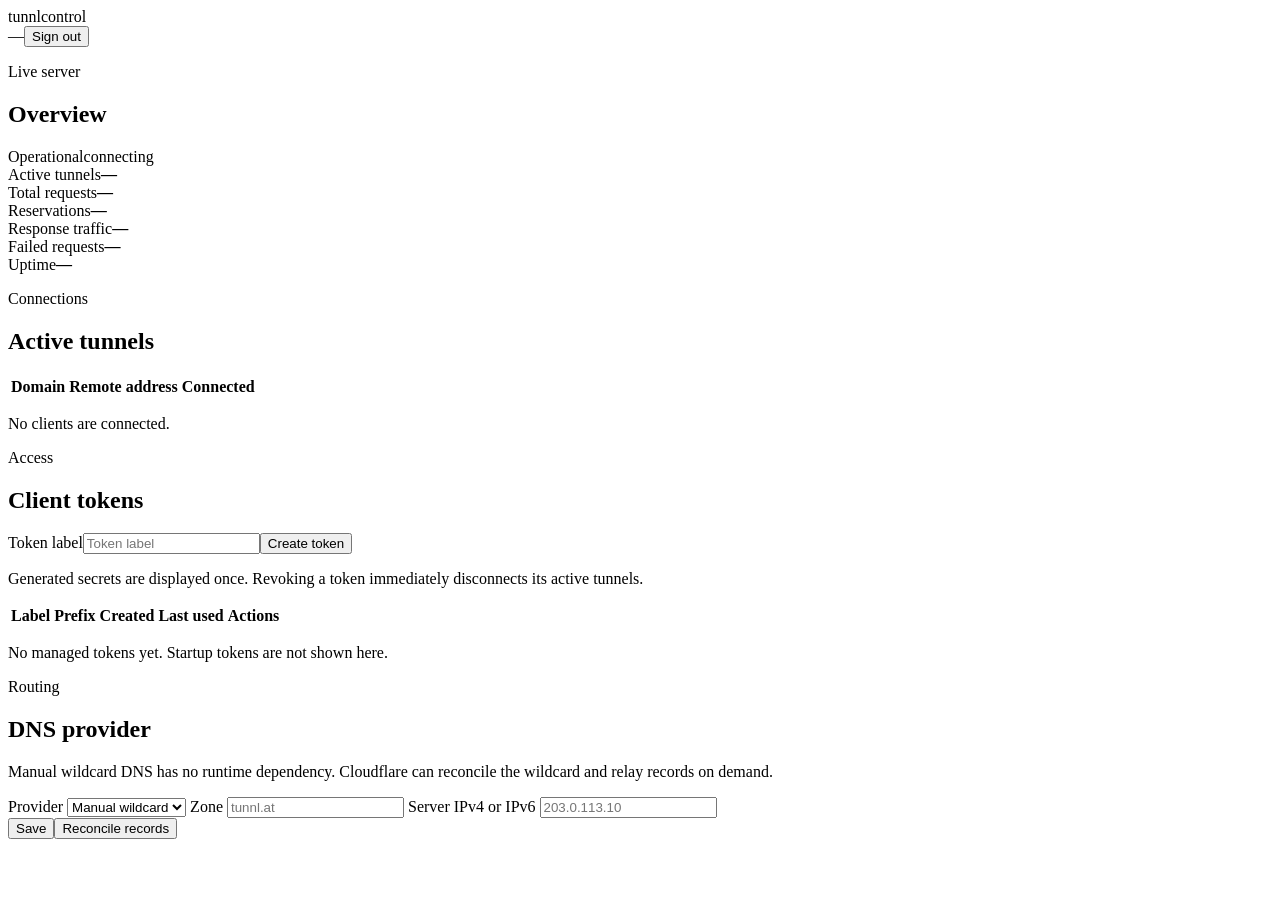
==== internal/admin/web/index.html @ 6150e50d "feat: add optional embedded admin panel" ====
<!doctype html>
<html lang="en">
<head>
  <meta charset="utf-8">
  <meta name="viewport" content="width=device-width, initial-scale=1">
  <meta name="csrf-token" content="{{.CSRF}}">
  <title>tunnl control</title>
  <link rel="stylesheet" href="/assets/app.css">
  <script src="/assets/app.js" defer></script>
</head>
<body>
  <header class="topbar">
    <div class="brand"><span class="brand-mark"></span><span>tunnl</span><span class="product-label">control</span></div>
    <div class="topbar-right"><span id="server-version" class="version-label">—</span><button id="logout" class="button-quiet" type="button">Sign out</button></div>
  </header>

  <main class="workspace">
    <section class="overview" aria-labelledby="overview-title">
      <div class="section-heading">
        <div><p class="eyebrow">Live server</p><h1 id="overview-title">Overview</h1></div>
        <div class="health"><span class="pulse"></span><span>Operational</span><span id="last-refresh" class="muted">connecting</span></div>
      </div>
      <div class="metrics">
        <div class="metric"><span>Active tunnels</span><strong id="metric-active">—</strong></div>
        <div class="metric"><span>Total requests</span><strong id="metric-requests">—</strong></div>
        <div class="metric"><span>Reservations</span><strong id="metric-reservations">—</strong></div>
        <div class="metric"><span>Response traffic</span><strong id="metric-bytes">—</strong></div>
        <div class="metric"><span>Failed requests</span><strong id="metric-failed">—</strong></div>
        <div class="metric"><span>Uptime</span><strong id="metric-uptime">—</strong></div>
      </div>
    </section>

    <section class="data-section" aria-labelledby="tunnels-title">
      <div class="section-heading compact"><div><p class="eyebrow">Connections</p><h2 id="tunnels-title">Active tunnels</h2></div><span id="base-domain" class="muted"></span></div>
      <div class="table-wrap">
        <table><thead><tr><th>Domain</th><th>Remote address</th><th>Connected</th></tr></thead><tbody id="tunnel-rows"></tbody></table>
        <p id="tunnels-empty" class="empty">No clients are connected.</p>
      </div>
    </section>

    <section class="data-section" aria-labelledby="tokens-title">
      <div class="section-heading compact">
        <div><p class="eyebrow">Access</p><h2 id="tokens-title">Client tokens</h2></div>
        <form id="token-form" class="inline-form"><label class="sr-only" for="token-label">Token label</label><input id="token-label" maxlength="80" placeholder="Token label" required><button type="submit">Create token</button></form>
      </div>
      <p class="section-note">Generated secrets are displayed once. Revoking a token immediately disconnects its active tunnels.</p>
      <div class="table-wrap">
        <table><thead><tr><th>Label</th><th>Prefix</th><th>Created</th><th>Last used</th><th><span class="sr-only">Actions</span></th></tr></thead><tbody id="token-rows"></tbody></table>
        <p id="tokens-empty" class="empty">No managed tokens yet. Startup tokens are not shown here.</p>
      </div>
    </section>

    <section class="data-section dns-layout" aria-labelledby="dns-title">
      <div><p class="eyebrow">Routing</p><h2 id="dns-title">DNS provider</h2><p class="section-note">Manual wildcard DNS has no runtime dependency. Cloudflare can reconcile the wildcard and relay records on demand.</p></div>
      <form id="dns-form" class="settings-form">
        <label for="dns-provider">Provider</label>
        <select id="dns-provider"><option value="manual">Manual wildcard</option><option value="cloudflare">Cloudflare</option></select>
        <label for="dns-zone">Zone</label>
        <input id="dns-zone" placeholder="tunnl.at">
        <label for="dns-target">Server IPv4 or IPv6</label>
        <input id="dns-target" placeholder="203.0.113.10">
        <div class="form-actions"><span id="dns-credential" class="muted"></span><button type="submit">Save</button><button id="dns-reconcile" class="button-secondary" type="button">Reconcile records</button></div>
      </form>
    </section>
  </main>

  <dialog id="secret-dialog">
    <form method="dialog" class="dialog-content">
      <p class="eyebrow">Created successfully</p><h2>Copy this token now</h2><p class="section-note">It cannot be retrieved again after this window closes.</p>
      <div class="secret-line"><code id="created-secret"></code><button id="copy-secret" type="button">Copy</button></div>
      <button class="button-secondary dialog-close" value="close">Done</button>
    </form>
  </dialog>
  <div id="toast" class="toast" role="status" aria-live="polite"></div>
</body>
</html>
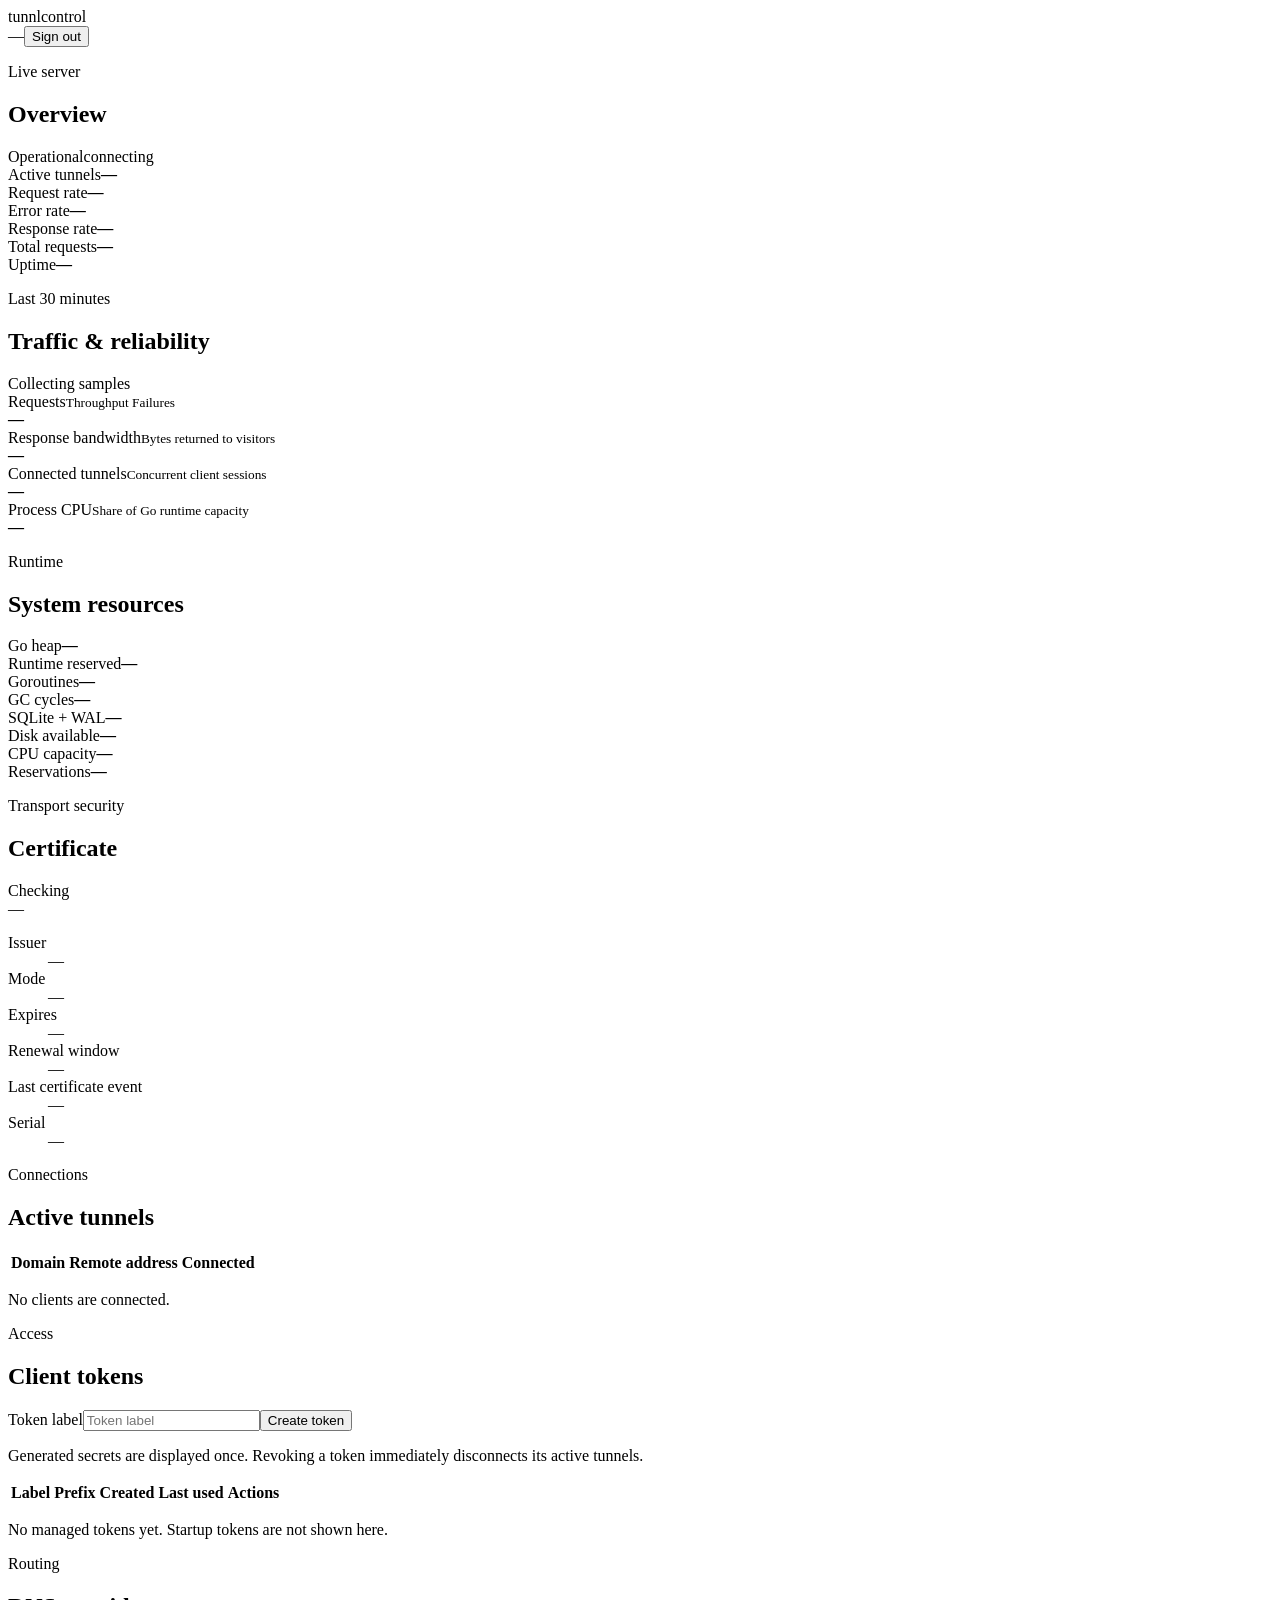
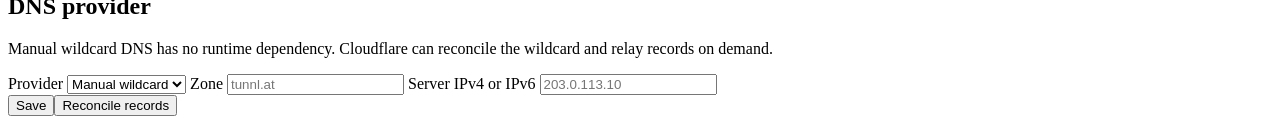
==== commit 4435307a: "feat: expand admin observability" ====
--- a/internal/admin/web/index.html
+++ b/internal/admin/web/index.html
@@ -18,17 +18,59 @@
     <section class="overview" aria-labelledby="overview-title">
       <div class="section-heading">
         <div><p class="eyebrow">Live server</p><h1 id="overview-title">Overview</h1></div>
-        <div class="health"><span class="pulse"></span><span>Operational</span><span id="last-refresh" class="muted">connecting</span></div>
+        <div id="server-health" class="health"><span class="pulse"></span><span id="health-label">Operational</span><span id="last-refresh" class="muted">connecting</span></div>
       </div>
       <div class="metrics">
         <div class="metric"><span>Active tunnels</span><strong id="metric-active">—</strong></div>
+        <div class="metric"><span>Request rate</span><strong id="metric-request-rate">—</strong></div>
+        <div class="metric"><span>Error rate</span><strong id="metric-error-rate">—</strong></div>
+        <div class="metric"><span>Response rate</span><strong id="metric-byte-rate">—</strong></div>
         <div class="metric"><span>Total requests</span><strong id="metric-requests">—</strong></div>
-        <div class="metric"><span>Reservations</span><strong id="metric-reservations">—</strong></div>
-        <div class="metric"><span>Response traffic</span><strong id="metric-bytes">—</strong></div>
-        <div class="metric"><span>Failed requests</span><strong id="metric-failed">—</strong></div>
         <div class="metric"><span>Uptime</span><strong id="metric-uptime">—</strong></div>
       </div>
     </section>
+
+    <section class="data-section telemetry-section" aria-labelledby="traffic-title">
+      <div class="section-heading compact">
+        <div><p class="eyebrow">Last 30 minutes</p><h2 id="traffic-title">Traffic &amp; reliability</h2></div>
+        <span id="sample-count" class="muted">Collecting samples</span>
+      </div>
+      <div class="chart-grid">
+        <article class="chart" id="requests-chart"><div class="chart-head"><div><span>Requests</span><small><i class="legend request"></i>Throughput <i class="legend failure"></i>Failures</small></div><strong id="requests-chart-value">—</strong></div><div class="chart-plot"></div></article>
+        <article class="chart" id="bandwidth-chart"><div class="chart-head"><div><span>Response bandwidth</span><small>Bytes returned to visitors</small></div><strong id="bandwidth-chart-value">—</strong></div><div class="chart-plot"></div></article>
+        <article class="chart" id="tunnel-chart"><div class="chart-head"><div><span>Connected tunnels</span><small>Concurrent client sessions</small></div><strong id="tunnel-chart-value">—</strong></div><div class="chart-plot"></div></article>
+        <article class="chart" id="cpu-chart"><div class="chart-head"><div><span>Process CPU</span><small>Share of Go runtime capacity</small></div><strong id="cpu-chart-value">—</strong></div><div class="chart-plot"></div></article>
+      </div>
+    </section>
+
+    <div class="data-section operations-grid">
+      <section class="resource-pane" aria-labelledby="resources-title">
+        <div class="section-heading compact"><div><p class="eyebrow">Runtime</p><h2 id="resources-title">System resources</h2></div><span id="go-version" class="muted"></span></div>
+        <div class="resource-list">
+          <div><span>Go heap</span><strong id="resource-heap">—</strong></div>
+          <div><span>Runtime reserved</span><strong id="resource-runtime">—</strong></div>
+          <div><span>Goroutines</span><strong id="resource-goroutines">—</strong></div>
+          <div><span>GC cycles</span><strong id="resource-gc">—</strong></div>
+          <div><span>SQLite + WAL</span><strong id="resource-database">—</strong></div>
+          <div><span>Disk available</span><strong id="resource-disk">—</strong></div>
+          <div><span>CPU capacity</span><strong id="resource-cpus">—</strong></div>
+          <div><span>Reservations</span><strong id="metric-reservations">—</strong></div>
+        </div>
+      </section>
+      <section class="certificate-pane" aria-labelledby="certificate-title">
+        <div class="section-heading compact"><div><p class="eyebrow">Transport security</p><h2 id="certificate-title">Certificate</h2></div><span id="certificate-badge" class="status-badge">Checking</span></div>
+        <div class="certificate-subject" id="certificate-name">—</div>
+        <dl class="certificate-details">
+          <div><dt>Issuer</dt><dd id="certificate-issuer">—</dd></div>
+          <div><dt>Mode</dt><dd id="certificate-mode">—</dd></div>
+          <div><dt>Expires</dt><dd id="certificate-expires">—</dd></div>
+          <div><dt>Renewal window</dt><dd id="certificate-renewal">—</dd></div>
+          <div><dt>Last certificate event</dt><dd id="certificate-event">—</dd></div>
+          <div><dt>Serial</dt><dd id="certificate-serial">—</dd></div>
+        </dl>
+        <p id="certificate-error" class="certificate-error" hidden></p>
+      </section>
+    </div>
 
     <section class="data-section" aria-labelledby="tunnels-title">
       <div class="section-heading compact"><div><p class="eyebrow">Connections</p><h2 id="tunnels-title">Active tunnels</h2></div><span id="base-domain" class="muted"></span></div>
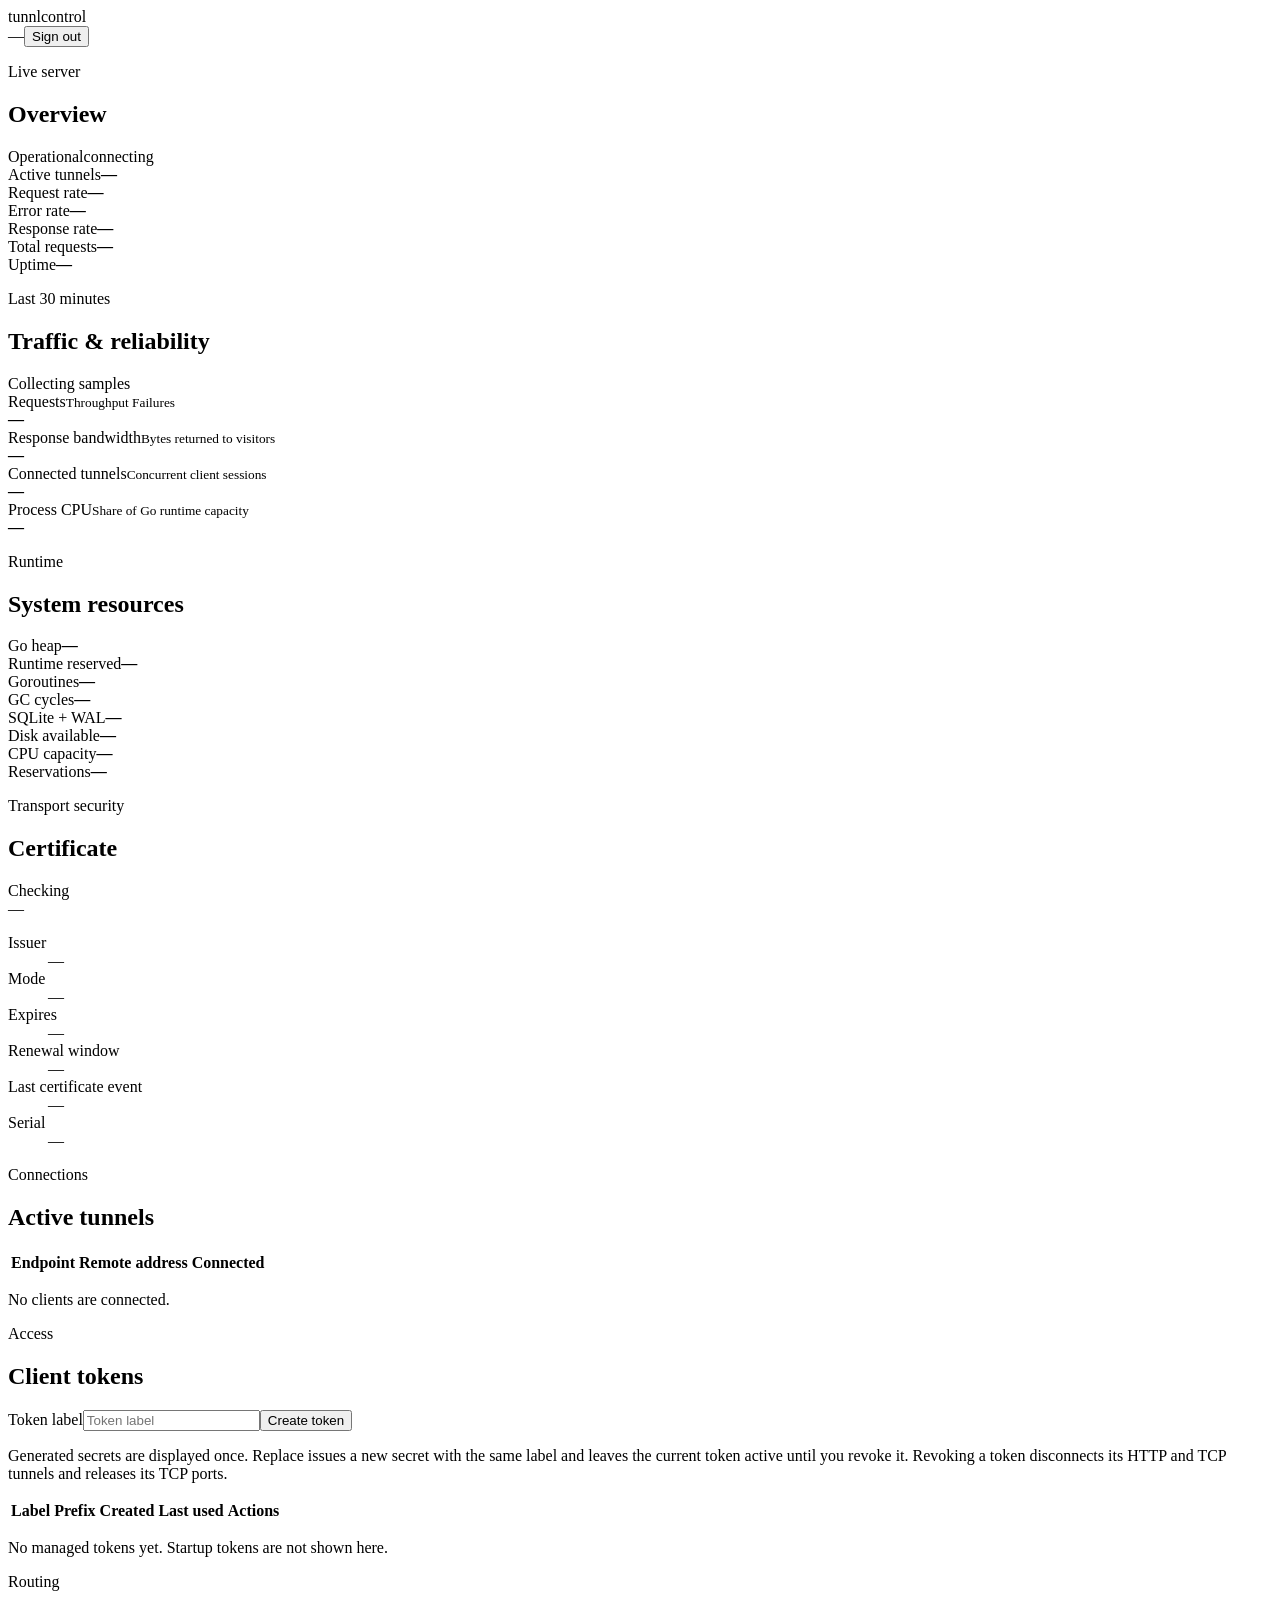
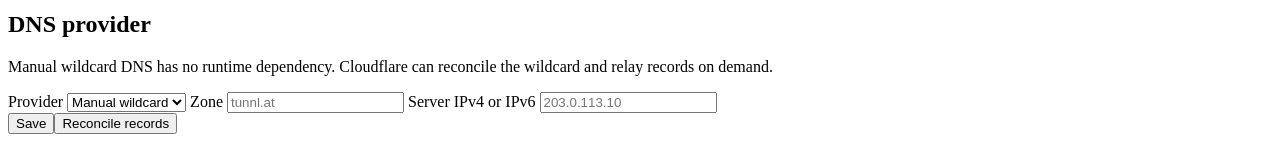
==== commit 7523c038: "feat: add tcp forwarding and websocket fallback Let a client publish a local TCP port on an allocate" ====
--- a/internal/admin/web/index.html
+++ b/internal/admin/web/index.html
@@ -75,7 +75,7 @@
     <section class="data-section" aria-labelledby="tunnels-title">
       <div class="section-heading compact"><div><p class="eyebrow">Connections</p><h2 id="tunnels-title">Active tunnels</h2></div><span id="base-domain" class="muted"></span></div>
       <div class="table-wrap">
-        <table><thead><tr><th>Domain</th><th>Remote address</th><th>Connected</th></tr></thead><tbody id="tunnel-rows"></tbody></table>
+        <table><thead><tr><th>Endpoint</th><th>Remote address</th><th>Connected</th></tr></thead><tbody id="tunnel-rows"></tbody></table>
         <p id="tunnels-empty" class="empty">No clients are connected.</p>
       </div>
     </section>
@@ -85,7 +85,7 @@
         <div><p class="eyebrow">Access</p><h2 id="tokens-title">Client tokens</h2></div>
         <form id="token-form" class="inline-form"><label class="sr-only" for="token-label">Token label</label><input id="token-label" maxlength="80" placeholder="Token label" required><button type="submit">Create token</button></form>
       </div>
-      <p class="section-note">Generated secrets are displayed once. Revoking a token immediately disconnects its active tunnels.</p>
+      <p class="section-note">Generated secrets are displayed once. Replace issues a new secret with the same label and leaves the current token active until you revoke it. Revoking a token disconnects its HTTP and TCP tunnels and releases its TCP ports.</p>
       <div class="table-wrap">
         <table><thead><tr><th>Label</th><th>Prefix</th><th>Created</th><th>Last used</th><th><span class="sr-only">Actions</span></th></tr></thead><tbody id="token-rows"></tbody></table>
         <p id="tokens-empty" class="empty">No managed tokens yet. Startup tokens are not shown here.</p>
